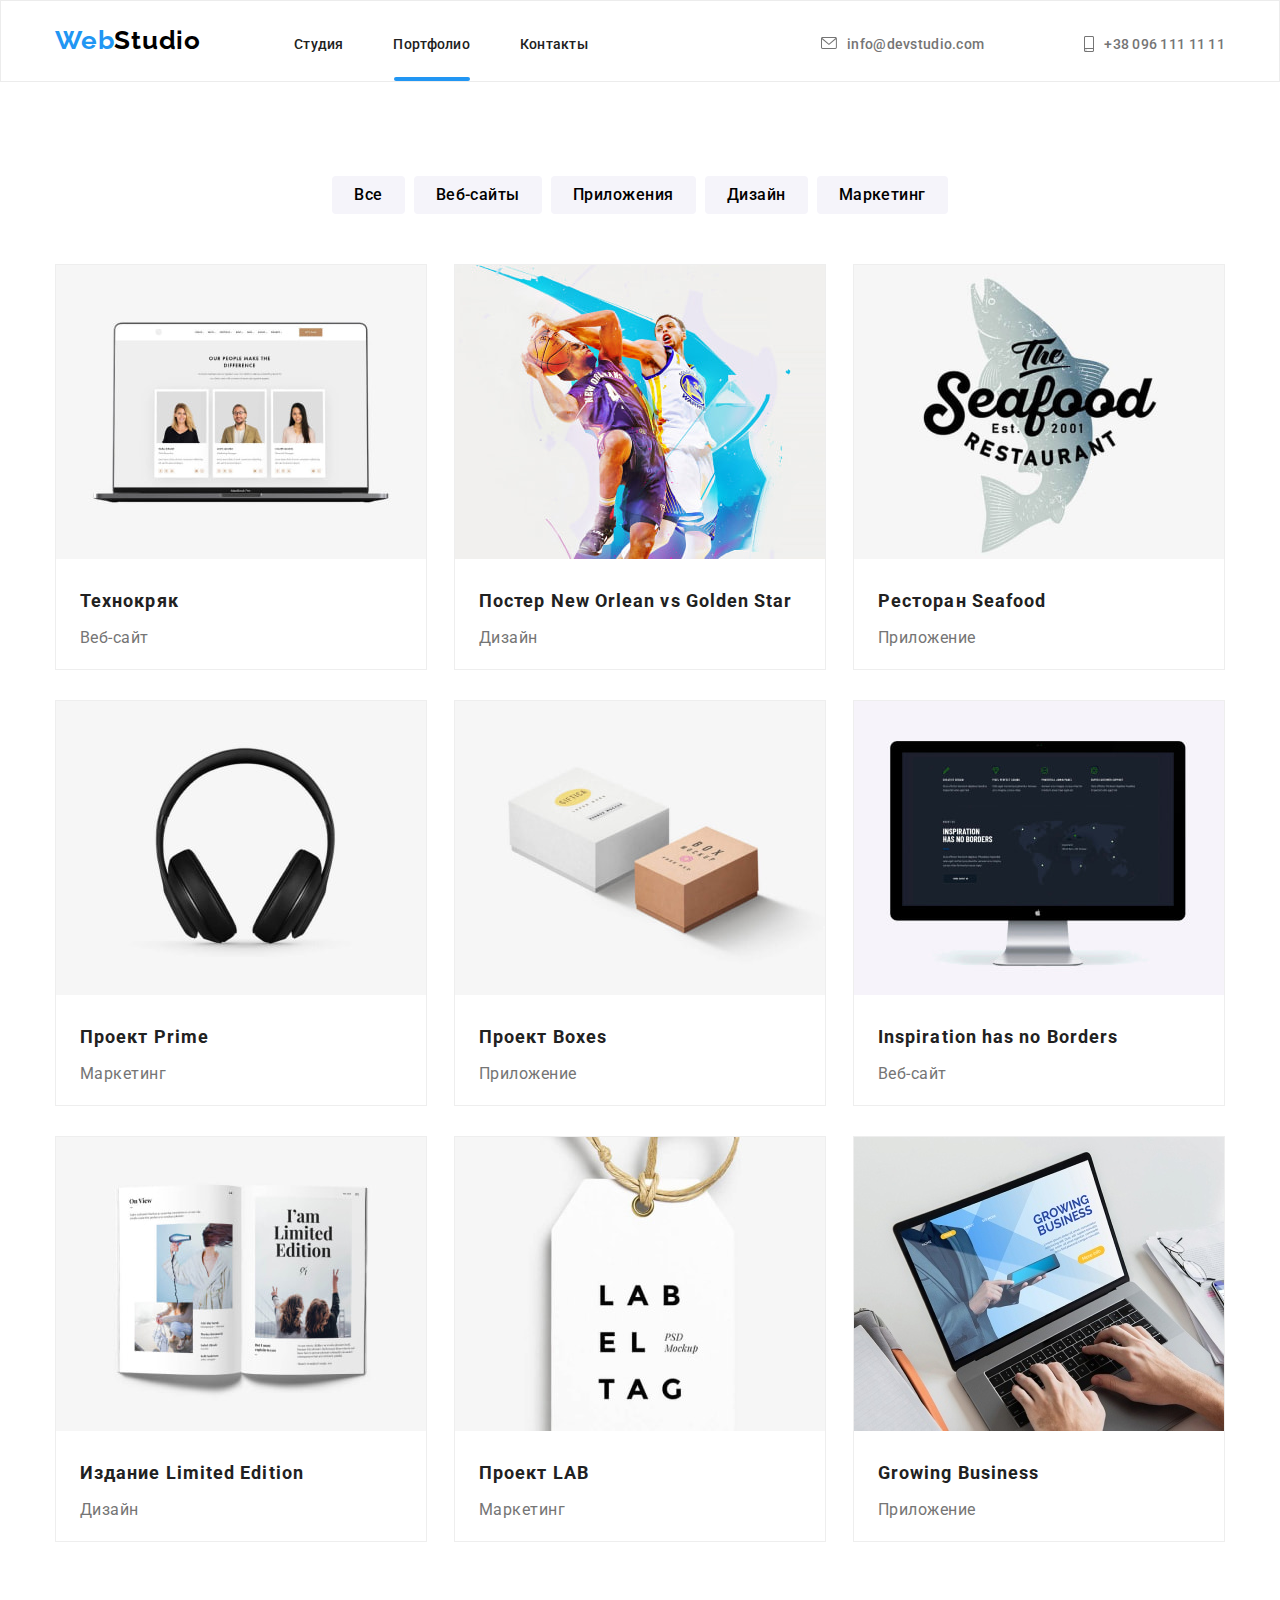
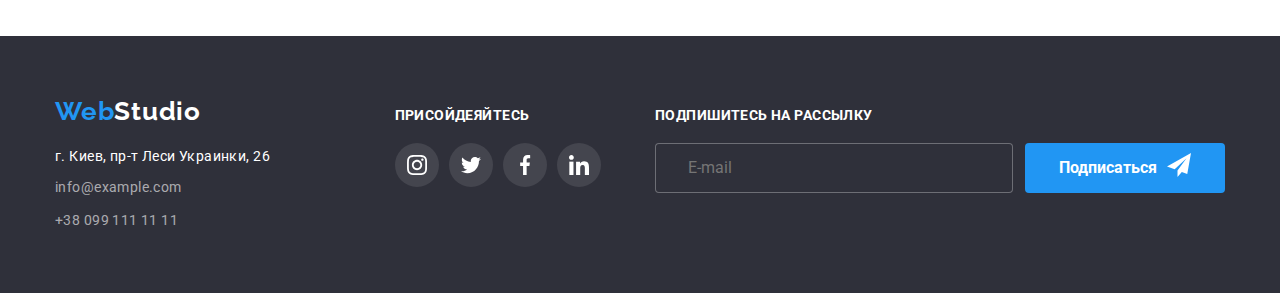
==== portfolio.html @ 1517432e "start" ====
<!DOCTYPE html>
<html lang="en">
<head>
    <meta charset="UTF-8">
    <meta http-equiv="X-UA-Compatible" content="IE=edge">
    <meta name="viewport" content="width=device-width, initial-scale=1.0">
    <title>Yaroslav Borys</title>
    <link rel="stylesheet" href="./css/modern-normalize.css">
    <link href="https://fonts.googleapis.com/css2?family=Raleway:wght@700&family=Roboto:wght@400;500;700;900&display=swap"
        rel="stylesheet">
        <link rel="stylesheet" href="./css/style.css" />
</head>
<body>
    <!--Навигация сайта-->
    <header>
        <nav class="navigation">
            <div class="container">
                <h1><a href="./index.html" lang="en" class="logo link"><span class="logo-blue">Web</span>Studio</a></h1>
                <div class="nav">
                    <ul class="site-nav list">
                        <li><a href="./index.html" class=" link">Студия</a></li>
                        <li><a href="./portfolio.html" class="portfolio link">Портфолио</a></li>
                        <li><a href="" class="link">Контакты</a></li>
                    </ul>
                    <ul class="contact-nav list">
                        <li class="list-tell">
                            <ul class="mail-mail">
    
                                <li><a href="mailto:" class="link">info@devstudio.com</a></li>
                                <li class="icons-contact-mail"><svg class="icons-contact-mail">
                                        <use href="./images/icons-list/sprite.svg.svg#icon-envelope"></use>
                                    </svg></li>
                            </ul>
    
                        </li>
    
                        <li class="list-tell">
                            <ul class="tell-tell">
    
                                <li class="list-tell"><a href="tel:+380961111111" class="link">
                                        +38 096 111 11 11</a></li>
                                <li><svg class="icons-contact-tell">
                                        <use href="./images/icons-list/sprite.svg.svg#icon-smartphone"></use>
                                    </svg></li>
                       
                    </ul>
    
                    </ul>
                </div>
            </div>
        </nav>
    </header>

    <main>
        <section class="button-row">
            <div class="container">
        <!-- <h2>Lots of button projects</h2> -->
            <ul class="button-list">
                <li><button type="button" class="button-pro link">Все</button></li>
                <li><button type="button" class="button-pro link">Веб-сайты</button></li>
                <li><button type="button" class="button-pro link">Приложения</button></li>
                <li><button type="button" class="button-pro link">Дизайн</button></li>
                <li><button type="button" class="button-pro link">Маркетинг</button></li>
            </ul>
            </div>
        </section>
        <section class="card">
            <div class="container">
            <!-- <h2>Set of projects</h2> -->
            <ul class="project-portfolio">
                <li>
                <div >
            <div class="card-container"><img src="./images/portfolio1.jpg" alt="ноутбук и списки">
                          <div class="background-blue">
                       <p class="text-background">Lorem, ipsum dolor sit amet consectetur adipisicing elit. Maxime, eveniet quos officia quasi earum placeat ipsam obcaecati quidem, ex, tenetur ut voluptas est enim? Explicabo, ullam! Maxime at quas consequuntur dolore sit quidem iusto perferendis quis, eius reprehenderit nam iure architecto suscipit dolores quaerat atque, repellat ab. Quisquam maxime, vero nisi eius in iusto a recusandae explicabo architecto iure quae earum optio at reprehenderit doloribus odit rerum veritatis! Dolores quos quas vel libero consectetur odit officiis earum corrupti placeat nisi aperiam, enim nam similique perspiciatis? Tempore delectus totam laudantium laboriosam ut quasi quam similique corporis est, repudiandae natus ipsum fuga!</p>
            
                    </div>
                <div class="card-text">
                    <h3 class="pro-tittle">Технокряк</h3>
                <p class="pro-text">Веб-сайт</p>
                </div>
            </div>
                </li>



                <li>
                <div >
            <div class="card-container"><img src="./images/portfolio2.jpg" alt="люди играют в бакетбол">
                          <div class="background-blue">
                    </div>
                <div class="card-text">
                    <h3 class="pro-tittle">Постер New Orlean vs Golden Star</h3>
                    <p class="pro-text">Дизайн</p>
                </div>
            </div>
                </li>


                <li>
                <div >
            <div class="card-container"><img src="./images/portfolio3.jpg" alt="лого ресторана">
                          <div class="background-blue">
                    </div>
                <div class="card-text">
                    <h3 class="pro-tittle">Ресторан Seafood</h3>
                    <p class="pro-text">Приложение</p>
                </div>
            </div>
                </li>

                                <li>
                <div class=help>
            <div class="card-container"><img src="./images/portfolio4.jpg" alt="наушники">
                          <div class="background-blue">
                    </div>
                <div class="card-text">
                    <h3 class="pro-tittle">Проект Prime</h3>
                    <p class="pro-text">Маркетинг</p>
                </div>
            </div>
                </li>

                                <li>
                <div >
            <div class="card-container"><img src="./images/portfolio5.jpg" alt="две коробки">
                          <div class="background-blue">
                    </div>
                <div class="card-text">
                    <h3 class="pro-tittle">Проект Boxes</h3>
                    <p class="pro-text">Приложение</p>
                </div>
            </div>
                </li>

                                <li>
                <div >
            <div class="card-container"><img src="./images/portfolio6.jpg" alt="монитор">
                          <div class="background-blue">
                    </div>
                <div class="card-text">
                    <h3 class="pro-tittle">Inspiration has no Borders</h3>
                    <p class="pro-text">Веб-сайт</p>
                </div>
            </div>
                </li>

                                <li>
                <div >
            <div class="card-container"><img src="./images/portfolio7.jpg" alt="журнал">
                          <div class="background-blue">
                    </div>
                <div class="card-text">
                    <h3 class="pro-tittle">Издание Limited Edition</h3>
                    <p class="pro-text">Дизайн</p>
                </div>
            </div>
                </li>

                                <li>
                <div >
            <div class="card-container"><img src="./images/portfolio8.jpg" alt="бирка">
                          <div class="background-blue">
                    </div>
                <div class="card-text">
                    <h3 class="pro-tittle">Проект LAB</h3>
                    <p class="pro-text">Маркетинг</p>
                </div>
            </div>
                </li>

                                <li>
                <div >
            <div class="card-container"><img src="./images/portfolio9.jpg" alt="работа с ноутбуком">
                          <div class="background-blue">
                       
            
                    </div>
                <div class="card-text">
                    <h3 class="pro-tittle">Growing Business</h3>
                    <p class="pro-text">Приложение</p>
                </div>
            </div>
                </li>
            </ul>
            </div>
        </section>
    </main>
    <!--подвал-->
    <footer class="footer">
    
        <div class="container">
    
            <div class="contact-footer">
                <a href="#" lang="en" class="link logo-white"><span class="logo-blue">Web</span>Studio</a>
                <address class="address ad-footer">
                    <P class="address">г. Киев, пр-т Леси Украинки, 26</P>
                    <ul class="list">
                        <li><a href="mailto:info@example.com" class="link contacts">info@example.com</a></li>
                        <li><a href="tel:+380991111111" class="link contacts">+38 099 111 11 11</a></li>
                    </ul>
                </address>
            </div>
    
    
            <div class="social-cont">
                <p class="text-final">ПРИСОЙДЕЯЙТЕСЬ</p>
                <ul class="social-media">
                    <li>
                        <a href="#" class="social-link">
                            <svg class="icons-footer">
                                <use href="./images/icons-list/sprite.svg.svg#icon-instagram"></use>
                            </svg>
                        </a>
                    </li>
                    <li>
                        <a href="#">
                            <svg class="icons-footer">
                                <use href="./images/icons-list/sprite.svg.svg#icon-twitter"></use>
                            </svg>
                        </a>
                    </li>
                    <li>
                        <a href="#">
                            <svg class="icons-footer">
                                <use href="./images/icons-list/sprite.svg.svg#icon-facebook"></use>
                            </svg>
                        </a>
                    </li>
                    <li>
                        <a href="#">
                            <svg class="icons-footer">
                                <use href="./images/icons-list/sprite.svg.svg#icon-linkedin"></use>
                            </svg>
                        </a>
    
                    </li>
    
                </ul>
            </div>
            <div class="sub-box">
                <p class="text-final">ПОДПИШИТЕСЬ НА РАССЫЛКУ</p>
                <div class="form-footer">
                    <form action="" class="sub-form">
                        <label for="subscription"></label>
                        <input type="email" class="telega-pole" name="subscrip" id="subscription" placeholder="E-mail">
                        <button type="submit" class="button-footer">Подписаться<svg class="telega-svg">
                                <use href="./images/icons-list/sprite.svg.svg#icon-icon-telega"></use>
                            </svg></button>
                </div>
            
            
                </form>
            </div>
        </div>
    
    </footer>
    </body>
    
    </html>
---- css/style.css ----
:root {
  --blue-color: #2196f3;
  --white-color: #ffffff;
  --tell-color: #757575;
  --hero-color: #2f303a;
  --main-text-color: #212121;
  --mainbackgraund-color: #e5e5e5;
  --contacts-color: rgba(255, 255, 255, 0.6);
  --portfolio-color: #f5f4fa;
  --black-color: #000000;
  --stroke-color: #ececec;
  --icon-color: #afb1b8;
  --icon-footer: rgba(255, 255, 255, 0.1);
  --solid-color: #eeeeee;
  --solid-button: rgba(0, 0, 0, 0.2);
  --form-text: rgba(117, 117, 117, 0.5);
  --stoke-solid-footer: rgba(255, 255, 255, 0.3);
}

/* Основные стили */
body {
  font-family: "Roboto", sans-serif;
  background-color: var(--white-color);
  color: var(--main-text-color);
}

.container {
  width: 1200px;
  padding: 0 15px;
  margin: 0 auto;
}

/* Основные стили */
/* Списки  */

/* Списки  */

/* Анимации */
@keyframes button-hero {
  0% {
  }
  100% {
    transition: background-color 500ms linear, transform 500ms ease-in-out;
  }
}

/* Анимации */

.site-nav .link {
  display: flex;
  flex-direction: column;
  align-items: flex-end;
}

.studio::after,
.portfolio::after {
  content: "";
  height: 4px;
  background-color: var(--blue-color);
  align-self: flex-end;
  /* margin: 28px 0px 0px 0px; */
  border-radius: 2px;
  z-index: 2;
  position: absolute;
  top: 41px;
}
.studio:after {
  width: 49px;
}

.portfolio:after {
  width: 76px;
}

.tell-tell,
.mail-mail {
  display: flex;
  flex-direction: row-reverse;
}

.list-tell {
  align-items: baseline;
  justify-content: start;
  color: var(--tell-color);
}
.icons-contact-tell {
  width: 10px;
  height: 16px;
  margin-right: 10px;
  fill: currentColor;
}

.icons-contact-mail {
  width: 16px;
  height: 12px;
  margin-right: 10px;
  fill: currentColor;
}
.contact-nav .list-tell:hover,
.contact-nav .list-tell:hover,
.contact-nav .link:hover {
  stroke: var(--blue-color);
  color: var(--blue-color);
  fill: var(--blue-color);
  transition: 250ms cubic-bezier(0.4, 0, 0.2, 1);
}

.navigation .container {
  display: flex;
  align-items: baseline;
}
.navigation .nav {
  display: flex;
  width: 1025px;
  justify-content: space-between;
}
.site-nav {
  display: flex;
  width: 294px;
  justify-content: space-between;
  margin-left: 93px;
  position: relative;
}
.contact-nav {
  display: flex;
  height: 16px;
}
.contact-nav li:not(:first-child) {
  margin-left: 50px;
}

.navigation {
  background-color: var(--white-color);
  border: 1px solid var(--stroke-color);
}
.logo {
  font-family: Raleway;
  color: var(--black-color);
  font-weight: bold;
  font-size: 26px;
  line-height: 1.192;
  letter-spacing: 0.03em;
  padding: 24px 0px 25px;
}
.logo-blue {
  color: var(--blue-color);
}
.site-nav .link:hover,
.site-nav .link:focus,
.site-nav .link:active {
  color: var(--blue-color);
  transition: 250ms cubic-bezier(0.4, 0, 0.2, 1);
}

.nav .portfolio:visited,
.nav .studio:visited {
  color: var(--blue-color);
  transition: 250ms cubic-bezier(0.4, 0, 0.2, 1);
}

.contact-nav .link:hover,
.contact-nav .link:focus {
  color: var(--blue-color);
  fill: var(--blue-color);
  transition: 250ms cubic-bezier(0.4, 0, 0.2, 1);
}

.contact-nav a {
  color: var(--tell-color);
  transition: 250ms cubic-bezier(0.4, 0, 0.2, 1);
}
.navigation .list {
  font-weight: 500;
  font-size: 14px;
  line-height: 1.143;
  letter-spacing: 0.02em;
}
/* Навигация сайта  */

/* Hero block */

.hero .container {
  padding: 200px 452px;
  width: 1600px;
  display: flex;
  align-items: center;
  flex-flow: column;
  background-image: linear-gradient(
      to top,
      rgba(130, 67, 247, 0.068),
      rgba(138, 125, 4, 0.068)
    ),
    url(../images/background.png);
  background-size: cover;
}

.hero-title {
  color: var(--white-color);
  font-weight: 900;
  font-size: 44px;
  line-height: 1.363;
  text-align: center;
  letter-spacing: 0.06em;
  text-transform: uppercase;
  width: 696px;
  margin-bottom: 30px;
}
/* Hero block */
/* Buttons */
/* indentation */
.button-row .container {
  padding: 94px 0px 34px;
}
.button-list {
  display: flex;
  justify-content: center;
  padding-bottom: 16px;
}
.button-list li:not(:last-child) {
  margin-right: 9px;
}
/* indentation */
.button-color {
  font-family: "Roboto", sans-serif;
  background-color: var(--blue-color);
  color: var(--white-color);
  font-size: 16px;
  line-height: 1.875;
  font-weight: 700;
  text-align: center;
  border: 0;
  border-radius: 4px;
  padding: 10px 32px;
  cursor: pointer;
}
.button-pro {
  font-family: "Roboto", sans-serif;
  background-color: var(--portfolio-color);
  font-weight: 500;
  font-size: 16px;
  line-height: 1.625;
  text-align: center;
  letter-spacing: 0.03em;
  border-radius: 4px;
  padding: 6px 22px;
  border: 0;
}
.button-pro:hover,
.button-pro:focus {
  background-color: var(--blue-color);
  color: var(--white-color);
  box-shadow: 0px 3px 1px rgba(0, 0, 0, 0.1), 0px 1px 2px rgba(0, 0, 0, 0.08),
    0px 2px 2px rgba(0, 0, 0, 0.12);
  transition: 250ms cubic-bezier(0.4, 0, 0.2, 1);
}
/* Buttons */

/* Преимущество  */
/* indentation */
.disp-none {
  display: none;
}

.container .advantage-list {
  display: flex;
  padding: 94px 0px;
  justify-content: space-between;
}
.advantage-list > li {
  display: flex;
  width: 270px;
  flex-direction: column;
}

/* ICON */
.advantage-content {
  height: 120px;
  width: 270px;
  background-color: var(--portfolio-color);
  display: flex;
  justify-content: center;
  align-items: center;
  margin-bottom: 30px;
}

.icons-advantage {
  width: 70px;
  height: 70px;
}

/* ICON  */

/* indentation */
.tittle-advantage {
  font-size: 14px;
  line-height: 1.142;
  letter-spacing: 0.03em;
  text-transform: uppercase;
  margin-bottom: 10px;
}
.text-section {
  color: var(--tell-color);
  font-size: 14px;
  line-height: 1.715;
  letter-spacing: 0.03em;
  font-weight: 400;
}
/* Преимущество */

/* work */
.block-tittle {
  font-weight: bold;
  font-size: 36px;
  line-height: 1.167;
  text-align: center;
  letter-spacing: 0.03em;
  margin-bottom: 50px;
}

.work-list p {
  display: flex;
  align-items: center;
  justify-content: center;
  color: var(--white-color);
  background-color: rgba(47, 48, 58, 0.8);
  position: absolute;
  height: 70px;
  width: 370px;
  bottom: 2px;
  left: 0;
  z-index: 1;
  font-weight: bold;
  font-size: 14px;
  line-height: 1.142;
  text-align: center;
  letter-spacing: 0.03em;
}
.background-img {
  position: relative;
  z-index: 1;
}

.container .work-list {
  display: flex;
}
.work-list li:not(:first-child) {
  margin-left: 30px;
}
/* indentation */
/* work */

/* our team */
/* Icon  */
.icons-social {
  width: 20px;
  height: 20px;
}
.icon-list-people a {
  /* padding-bottom: 30px; */
  width: 44px;
  height: 44px;
  border-radius: 50%;
  padding: 12px;
}

.icons-social {
  color: var(--icon-color);
}

.icon-list-people {
  display: flex;
  justify-content: center;
  flex-direction: row;
  padding-bottom: 30px;
}
.icon-list-people a {
  flex-direction: row;
  color: var(--icon-color);
}
.icon-list-people li:not(:last-child) {
  margin-right: 10px;
}
.icon-list-people a:hover,
.icon-list-people a:focus {
  fill: var(--white-color);
  background-color: var(--blue-color);
  transition: 250ms cubic-bezier(0.4, 0, 0.2, 1);
}

.social-link {
  fill: currentColor;
}
/* Icon  */
.our-team .container {
  padding: 94px 0px 93px;
}
.team-list {
  display: flex;
  justify-content: space-between;
  align-content: center;
}

.team-list > li {
  background-color: var(--white-color);
  border-bottom-right-radius: 4px;
  border-bottom-left-radius: 4px;
  box-shadow: 0px 1px 1px rgba(0, 0, 0, 0.14), 0px 1px 2px rgba(0, 0, 0, 0.2),
    0px 3px 1px rgba(0, 0, 0, 0.12);
  display: flex;
  flex-direction: column;
  align-items: center;
  transition: 250ms cubic-bezier(0.4, 0, 0.2, 1);
}
.our-team {
  background-color: var(--portfolio-color);
  transition: 250ms cubic-bezier(0.4, 0, 0.2, 1);
}
.name-worker {
  font-weight: 500;
  font-size: 16px;
  /* text-align: center; */
  line-height: 1.188;
  padding: 30px 0px 10px;
  letter-spacing: 0.03em;
}
.profession {
  font-size: 16px;
  line-height: 1.188;

  letter-spacing: 0.03em;
  color: var(--tell-color);
  padding: 10px 0px 16px;
  font-weight: normal;
}

/* our team */
/* Постоянные клиенты */

.client-section .container {
  padding-top: 94px;
  padding-bottom: 94px;
}
.client-list li {
  width: 170px;
  height: 92px;
  border: solid 1px;
  border-radius: 4px;
  padding: 16px 32px;
  color: var(--icon-color);
  box-sizing: border-box;
}

.client-list {
  display: flex;
  flex-direction: row;
  justify-content: space-between;
  align-items: center;
  fill: currentColor;
}
.icons-client {
  width: 106px;
  height: 60px;
}
.client-list li:focus,
.client-list li:hover {
  fill: var(--blue-color);
  border: solid 1px var(--blue-color);
  transition: 250ms cubic-bezier(0.4, 0, 0.2, 1);
}
/* Постоянные клиенты */

/* portfolio */
/* Card */
.card-container:hover .background-blue,
.card-container:focus .background-blue {
  transition: 250ms cubic-bezier(0.4, 0, 0.2, 1);
  transform: translateY(0);
  opacity: 1;
  overflow: auto;
}
.card-container {
  position: relative;
  width: 370px;
  height: 404px;
}

.background-blue {
  position: absolute;
  top: 0;
  left: 0;
  width: 370px;
  height: 294px;
  transform: translateY(60%);
  background: rgba(33, 150, 243, 0.9);
  border: Solid rgba(33, 150, 243, 0.9);
  opacity: 0;
}

.text-background {
  font-family: Roboto;
  font-size: 18px;
  line-height: 1.556px;
  line-height: 133%;
  /* align: Left; */
  vertical-align: Top;
  letter-spacing: 3%;
  color: var(--white-color);
  padding: 64px 23px;
}

.project-portfolio li:hover {
  box-shadow: 1px 4px 6px 1px rgba(0, 0, 0, 0.16),
    0px 4px 4px rgba(0, 0, 0, 0.06), 0px 1px 1px rgba(0, 0, 0, 0.06);
  transition: 250ms cubic-bezier(0.4, 0, 0.2, 1);
}

.card .container {
  padding-bottom: 94px;
}
.project-portfolio {
  display: flex;
  flex-wrap: wrap;
  justify-content: space-between;
}

.project-portfolio li:nth-child(-n + 6) {
  margin-bottom: 30px;
}

/* Card */

.project-portfolio li {
  background-color: var(--white-color);
  border: 1px solid var(--solid-color);
}

.pro-tittle {
  font-size: 18px;
  line-height: 2;
  letter-spacing: 0.06em;
}
.pro-text {
  font-weight: 400;
  font-size: 16px;
  line-height: 1.875;
  letter-spacing: 0.03em;
  color: var(--tell-color);
}
.card-text {
  z-index: 4;
}
.project-portfolio .card-text {
  padding: 20px 24px;
}
.pro-tittle {
  margin-bottom: 4px;
}
/* portfolio */

/* footer */
/* indentation */

/* 3-block-footer */

.button-footer {
  display: flex;
  /* align-self: center; */
  justify-content: center;
  width: 200px;
  height: 50px;
  font-family: "Roboto", sans-serif;
  background-color: var(--blue-color);
  color: var(--white-color);
  font-size: 16px;
  line-height: 1.875;
  font-weight: 700;
  text-align: center;
  border: 0;
  border-radius: 4px;
  padding: 10px 32px;
  cursor: pointer;
  margin-left: 12px;
}

.telega-svg {
  width: 24px;
  height: 24px;
  fill: var(--white-color);
  margin-left: 10px;
}

/* .sub-box {
  margin-left: 93px;
} */

.sub-form {
  display: flex;
  flex-direction: row;
}

.telega-pole::placeholder {
  padding-left: 16px;
}

.telega-pole {
  width: 358px;
  height: 50px;
  border: 1px solid var(--stoke-solid-footer);
  background: var(--hero-color);
  border-radius: 4px;
  padding-left: 16px;
  color: var(--white-color);
}

.telega-pole:focus {
  outline: none;
  border-color: var(--blue-color);
}

/* 3-block-footer */

.footer .container {
  padding: 60px 15px;
  align-items: baseline;
  justify-content: first baseline;
}

.ad-footer :not(:last-child) {
  margin-bottom: 9px;
}
/* indentation */

.footer {
  background-color: var(--hero-color);
}
.logo-white {
  font-family: Raleway;
  color: var(--white-color);
  font-weight: bold;
  font-size: 26px;
  line-height: 1.192;
  letter-spacing: 0.03em;
  margin-bottom: 20px;
}

.address {
  color: var(--white-color);
  font-size: 14px;
  line-height: 1.411;
  letter-spacing: 0.03em;
  font-style: normal;
}
.contacts {
  color: var(--contacts-color);
  font-weight: 400;
  font-size: 14px;
  line-height: 1.714;
  letter-spacing: 0.03em;
  text-decoration: none;
  font-style: normal;
}
.contacts:focus,
.contacts:hover {
  color: var(--blue-color);
  transition: 250ms cubic-bezier(0.4, 0, 0.2, 1);
}

.text-final {
  color: var(--white-color);
  font-weight: 700;
  font-size: 14px;
  line-height: 1.143;
  vertical-align: Top;
  letter-spacing: 0.03em;
  margin-bottom: 20px;
}

.footer .container {
  display: flex;
  justify-content: space-between;
}

.social-cont {
  margin-left: 70px;
  align-items: baseline;
}

.social-media {
  display: flex;
}
/* ИКОНКИ  */

.icons-footer {
  width: 20px;
  height: 20px;
}

/* .icons-social li {
  /* padding-bottom: 30px; */
/* width: 44px;
  height: 44px;
  border-radius: 50%;
  padding: 12px; */
/* } */
.social-media .container {
  display: flex;
}
.social-media a {
  width: 44px;
  height: 44px;
  border-radius: 50%;
  padding: 12px;
  background-color: var(--icon-footer);
  color: var(--white-color);
  flex-direction: row;
}
.social-media li:not(:last-child) {
  margin-right: 10px;
}
.social-media a:hover,
.social-media a:focus {
  fill: var(--white-color);
  background-color: var(--blue-color);
  transition: 250ms cubic-bezier(0.4, 0, 0.2, 1);
}
.icons-footer {
  fill: currentColor;
}
.social-media :hover,
.social-mediae :focus {
  fill: var(--white-color);
  transition: 250ms cubic-bezier(0.4, 0, 0.2, 1);
}
.social-medial a {
  fill: currentColor;
}

/* ИКОНКИ  */
/* footer */

/* Modal-js */
.backdrop {
  position: fixed;

  transition: transform 150ms linear;
  top: 0;
  left: 0;
  transform: translate(0);
  width: 100vw;
  height: 100vh;
  background-color: var(--solid-button);
  z-index: 2;
}

/* Модальное окно  */
.modal-content {
  /* display: flex;
  align-items: center; */
  position: absolute;
  top: 50%;
  left: 50%;
  transform: translate(-50%, -50%);
  max-width: 528px;
  width: 100%;
  max-height: 581px;
  height: 100%;
  padding: 40px;
  background-color: rgb(255, 255, 255);
  border-radius: 3px;
  box-shadow: 0px 4px 4px 0px rgba(0, 0, 0, 0.2);
}

[data-modal-close] {
  position: absolute;
  width: 30px;
  height: 30px;
  top: 8px;
  right: 5px;
  border-radius: 20px;
  background-color: transparent;
  border: 1px solid var(--solid-button);
  font-weight: bold;
  cursor: pointer;
  color: var(--main-text-color);
}
.is-hidden {
  transform: translate(-100%, -100%);
}
.close-but {
  padding: 3px 3px 4px 4px;
}
.icons-button {
  width: 11px;
  height: 11px;
  fill: #000000;
  stroke: #000000;
  stroke-width: 3px;
}

.modal-form-title {
  text-align: center;
  font-weight: 700;
  font-size: 20px;
  line-height: 1.15;
  letter-spacing: 3%;
  margin-bottom: 10px;
}

.modal-form {
  display: flex;
  flex-direction: column;
  height: 448px;
}

.modal-form-input {
  width: 100%;
  border-radius: 4px;
  height: 40px;
  border: 1px solid rgba(33, 33, 33, 0.2);
  padding-left: 42px;
  outline: none;
}
.modal-form-input:focus {
  border-color: var(--blue-color);
}

.modal-form-input:focus + .modal-form-icon {
  background-color: var(--hero-color);
  fill: var(--blue-color);
  stroke: var(--blue-color);
}

/* .icon-position:focus {
  fill: var(--blue-color);
  stroke: var(--blue-color);
} */

/* ВТоростипенные стили  */
/* .modal-form-input:required:valid {
  border-color: green;
}

.modal-form-input:required:invalid {
  border-color: red;
} */
/* ВТоростипенные стили  */

.form-field {
  font-size: 12px;
  line-height: 1.167;
  text-align: left;
  letter-spacing: 0.01em;
  color: var(--tell-color);
  /* padding-top: 10px; */
  margin-bottom: 10px;
}

.icon-position {
  position: relative;
  display: block;
  margin-top: 4px;
}

.modal-form-icon {
  fill: var(--main-text-color);
}
.modal-form-input::placeholder {
  color: var(--form-text);
}

.modal-svg {
  display: flex;
  justify-content: left;
  align-items: center;
  position: absolute;
  transform: translateY(-50%);
  top: 50%;
  left: 3%;
  fill: inherit;
}

.modal-name {
  width: 12px;
  height: 12px;
}

.modal-tel {
  width: 13px;
  height: 13px;
}
.modal-email {
  width: 15px;
  height: 12px;
}
/* .modal-form-icon {
  display: flex;
  justify-content: left;
  align-items: center;
  position: absolute;
  transform: translateY(-50%);
  top: 50%;
  left: 3%;
} */

.modal-form-text {
  width: 100%;
  height: 120px;
  resize: none;
  padding: 12px 16px;
  margin-top: 4px;
  margin-bottom: 20px;
  border-radius: 4px;
  border: 1px solid rgba(33, 33, 33, 0.2);
  font-size: 14px;
  line-height: 1.142;
  outline: none;
}
.modal-form-text:focus {
  border-color: var(--blue-color);
}

.modal-form-text::placeholder {
  color: var(--form-text);
}

.form-field-txt {
  font-size: 12px;
  line-height: 1.167;
  text-align: left;
  letter-spacing: 0.01em;
  color: var(--tell-color);
}
.modal-form-check {
  border-color: #212121;
}

.modal-form-check::before {
  content: "";
  width: 16px;
  height: 15px;
  border: 2px solid var(--main-text-color);
  display: inline-block;
  border-radius: 3px;
  margin-right: 9px;
  vertical-align: middle;
}

.form-check:checked + .modal-form-check::before {
  content: url("../images/vector-galka.png");
  display: flex;
  flex-direction: row;
  align-items: center;
  justify-content: center;
  align-self: center;
  border-color: var(--blue-color);
  background-color: var(--blue-color);
}

.visually-hidden {
  position: absolute !important;
  width: 1px !important;
  height: 1px !important;
  margin: -1px !important;
  padding: 0 !important;
  overflow: hidden;
  border: 0 !important;
  clip: rect(0 0 0 0);
}
.form-check {
  display: flex;
}

.modal-form-check {
  display: flex;
  align-items: center;
  align-self: auto;
  font-size: 14px;
  line-height: 1.714;
  justify-content: center;
  margin-bottom: 30px;
}

.form-link {
  color: var(--blue-color);
  text-decoration: underline;
  padding-left: 3px;
}
/* Модальное окно  */

/* Кнопка Модалки  */

.button-color-form {
  display: flex;
  align-self: center;
  justify-content: center;
  width: 200px;
  height: 50px;
  font-family: "Roboto", sans-serif;
  background-color: var(--blue-color);
  color: var(--white-color);
  font-size: 16px;
  line-height: 1.875;
  font-weight: 700;
  text-align: center;
  border: 0;
  border-radius: 4px;
  padding: 10px 32px;
  cursor: pointer;
  /* padding: 10px 55px; */
}
/* Кнопка Модалки  */
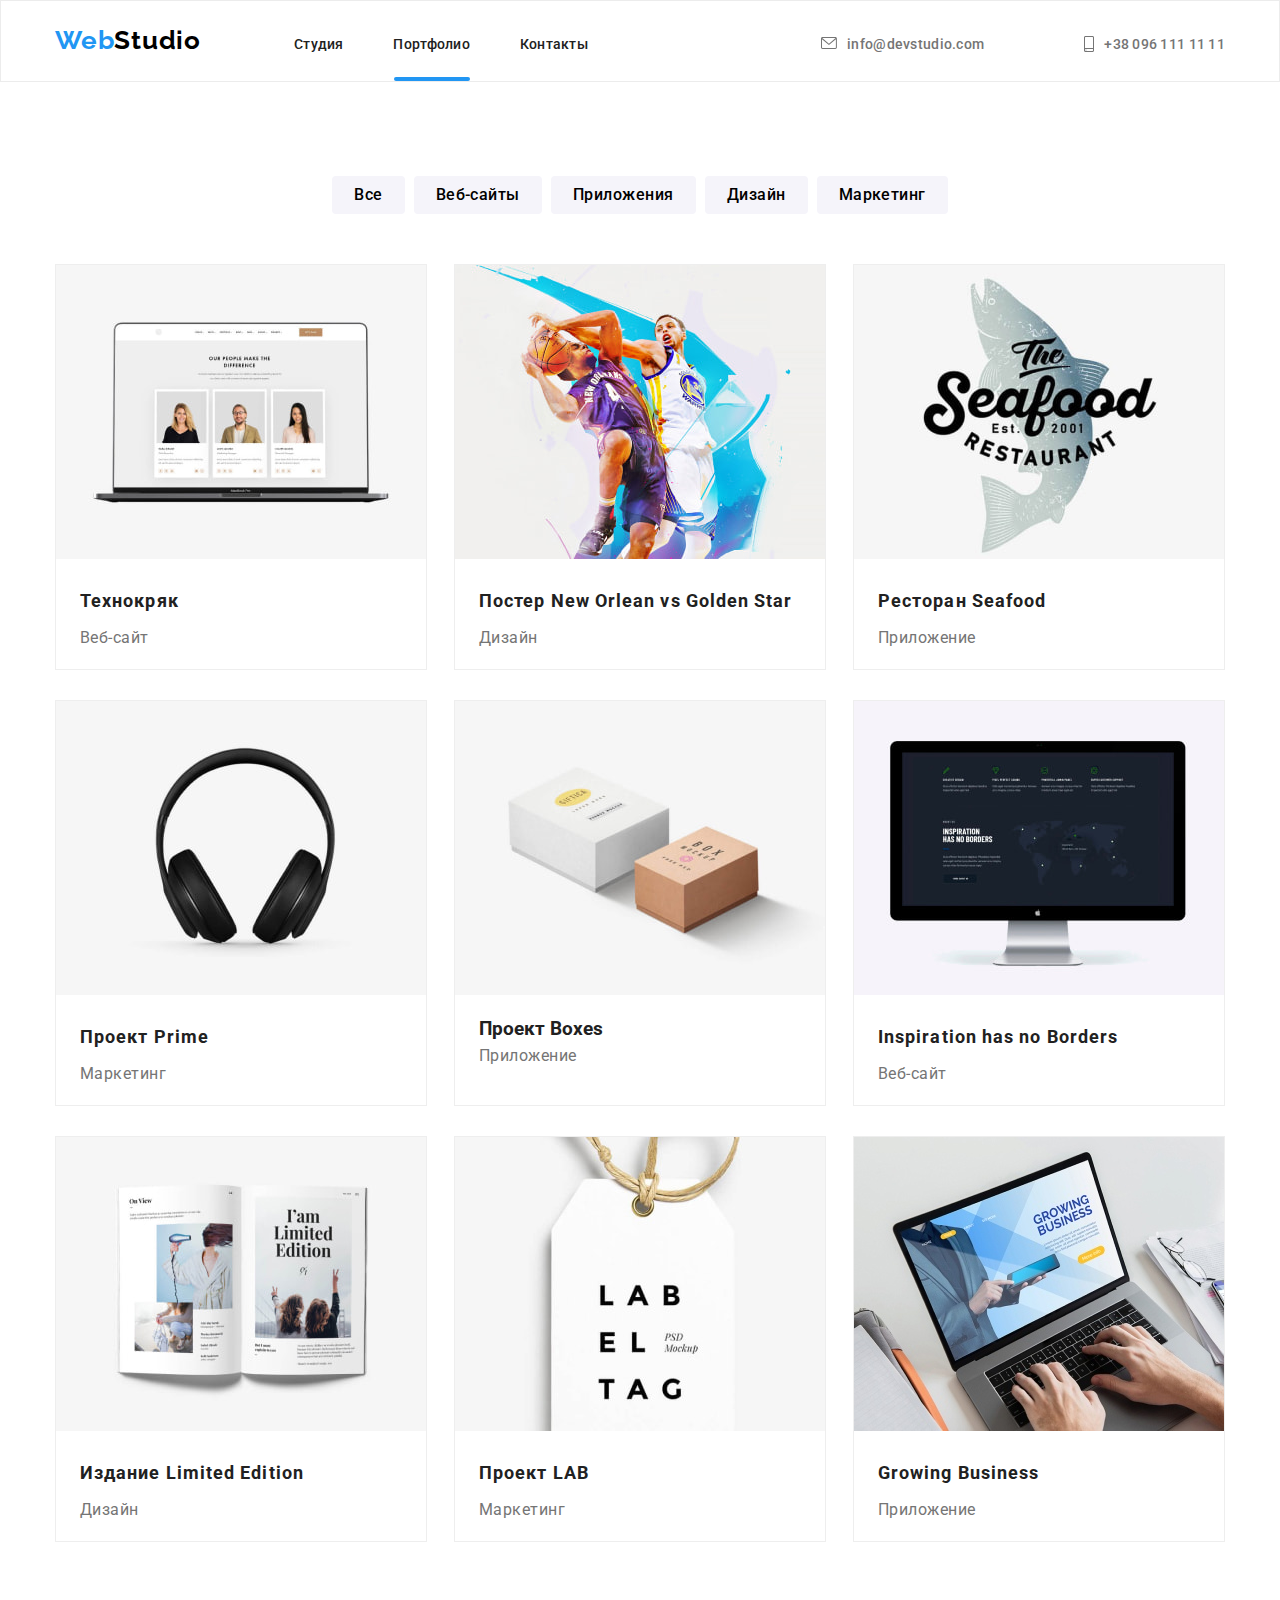
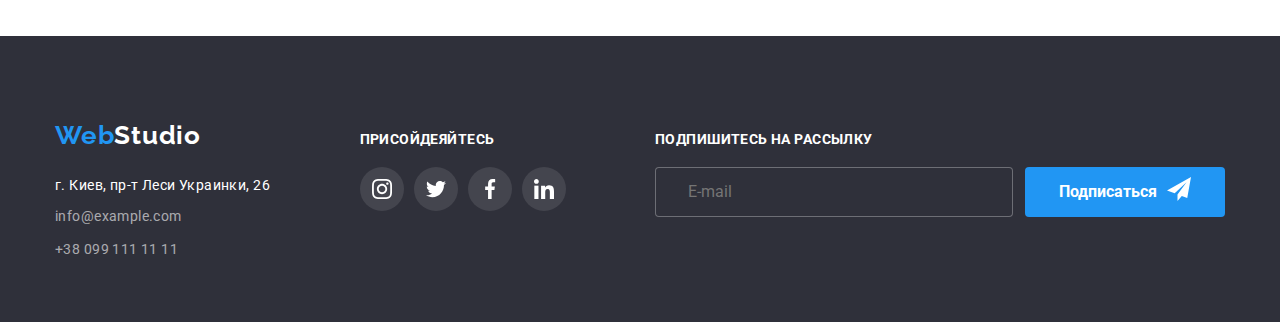
==== commit a2468ebb: "1attempt" ====
--- a/portfolio.html
+++ b/portfolio.html
@@ -9,75 +9,76 @@
     <link href="https://fonts.googleapis.com/css2?family=Raleway:wght@700&family=Roboto:wght@400;500;700;900&display=swap"
         rel="stylesheet">
         <link rel="stylesheet" href="./css/style.css" />
+            <link rel="stylesheet" href="css/main.min.css" />
 </head>
 <body>
     <!--Навигация сайта-->
-    <header>
-        <nav class="navigation">
-            <div class="container">
-                <h1><a href="./index.html" lang="en" class="logo link"><span class="logo-blue">Web</span>Studio</a></h1>
-                <div class="nav">
-                    <ul class="site-nav list">
-                        <li><a href="./index.html" class=" link">Студия</a></li>
-                        <li><a href="./portfolio.html" class="portfolio link">Портфолио</a></li>
-                        <li><a href="" class="link">Контакты</a></li>
-                    </ul>
-                    <ul class="contact-nav list">
-                        <li class="list-tell">
-                            <ul class="mail-mail">
-    
-                                <li><a href="mailto:" class="link">info@devstudio.com</a></li>
-                                <li class="icons-contact-mail"><svg class="icons-contact-mail">
-                                        <use href="./images/icons-list/sprite.svg.svg#icon-envelope"></use>
-                                    </svg></li>
-                            </ul>
-    
-                        </li>
-    
-                        <li class="list-tell">
-                            <ul class="tell-tell">
-    
-                                <li class="list-tell"><a href="tel:+380961111111" class="link">
-                                        +38 096 111 11 11</a></li>
-                                <li><svg class="icons-contact-tell">
-                                        <use href="./images/icons-list/sprite.svg.svg#icon-smartphone"></use>
-                                    </svg></li>
-                       
-                    </ul>
-    
-                    </ul>
-                </div>
-            </div>
-        </nav>
-    </header>
-
+<header>
+    <nav class="navigation">
+        <div class="container">
+            <h1><a href="./index.html" lang="en" class="navigation__logo navigation__link">Web<span
+                        class="nav__logo-header">Studio</span></a></h1>
+            <div class="nav">
+                <ul class="nav__site nav__list">
+                    <li><a href="./index.html" class=" nav__link">Студия</a></li>
+                    <li><a href="./portfolio.html" class="nav__portfolio nav__link">Портфолио</a></li>
+                    <li><a href="" class="link">Контакты</a></li>
+                </ul>
+                <ul class="nav__contact-nav list">
+                    <li class="nav__list-tell">
+                        <ul class="nav__mail-mail">
+
+                            <li><a href="mailto:" class="nav__link">info@devstudio.com</a></li>
+                            <li class="nav__icons-contact-mail"><svg class="nav__icons-contact-mail">
+                                    <use href="./images/icons-list/sprite.svg.svg#icon-envelope"></use>
+                                </svg></li>
+                        </ul>
+
+                    </li>
+
+                    <li class="nav__list-tell">
+                        <ul class="nav__tell-tell">
+
+                            <li class="nav__list-tell"><a href="tel:+380961111111" class="nav__link">
+                                    +38 096 111 11 11</a></li>
+                            <li><svg class="nav__icons-contact-tell">
+                                    <use href="./images/icons-list/sprite.svg.svg#icon-smartphone"></use>
+                                </svg></li>
+
+                        </ul>
+
+                </ul>
+            </div>
+        </div>
+    </nav>
+</header>
     <main>
         <section class="button-row">
             <div class="container">
         <!-- <h2>Lots of button projects</h2> -->
-            <ul class="button-list">
-                <li><button type="button" class="button-pro link">Все</button></li>
-                <li><button type="button" class="button-pro link">Веб-сайты</button></li>
-                <li><button type="button" class="button-pro link">Приложения</button></li>
-                <li><button type="button" class="button-pro link">Дизайн</button></li>
-                <li><button type="button" class="button-pro link">Маркетинг</button></li>
+            <ul class="button-row__list">
+                <li><button type="button" class="button-row__pro link">Все</button></li>
+                <li><button type="button" class="button-row__pro link">Веб-сайты</button></li>
+                <li><button type="button" class="button-row__pro link">Приложения</button></li>
+                <li><button type="button" class="button-row__pro link">Дизайн</button></li>
+                <li><button type="button" class="button-row__pro link">Маркетинг</button></li>
             </ul>
             </div>
         </section>
         <section class="card">
             <div class="container">
             <!-- <h2>Set of projects</h2> -->
-            <ul class="project-portfolio">
+            <ul class="card__portfolio">
                 <li>
                 <div >
-            <div class="card-container"><img src="./images/portfolio1.jpg" alt="ноутбук и списки">
-                          <div class="background-blue">
-                       <p class="text-background">Lorem, ipsum dolor sit amet consectetur adipisicing elit. Maxime, eveniet quos officia quasi earum placeat ipsam obcaecati quidem, ex, tenetur ut voluptas est enim? Explicabo, ullam! Maxime at quas consequuntur dolore sit quidem iusto perferendis quis, eius reprehenderit nam iure architecto suscipit dolores quaerat atque, repellat ab. Quisquam maxime, vero nisi eius in iusto a recusandae explicabo architecto iure quae earum optio at reprehenderit doloribus odit rerum veritatis! Dolores quos quas vel libero consectetur odit officiis earum corrupti placeat nisi aperiam, enim nam similique perspiciatis? Tempore delectus totam laudantium laboriosam ut quasi quam similique corporis est, repudiandae natus ipsum fuga!</p>
+            <div class="card__container"><img src="./images/portfolio1.jpg" alt="ноутбук и списки">
+                          <div class="card__background">
+                       <p class="card__text-background">Lorem, ipsum dolor sit amet consectetur adipisicing elit. Maxime, eveniet quos officia quasi earum placeat ipsam obcaecati quidem, ex, tenetur ut voluptas est enim? Explicabo, ullam! Maxime at quas consequuntur dolore sit quidem iusto perferendis quis, eius reprehenderit nam iure architecto suscipit dolores quaerat atque, repellat ab. Quisquam maxime, vero nisi eius in iusto a recusandae explicabo architecto iure quae earum optio at reprehenderit doloribus odit rerum veritatis! Dolores quos quas vel libero consectetur odit officiis earum corrupti placeat nisi aperiam, enim nam similique perspiciatis? Tempore delectus totam laudantium laboriosam ut quasi quam similique corporis est, repudiandae natus ipsum fuga!</p>
             
                     </div>
-                <div class="card-text">
-                    <h3 class="pro-tittle">Технокряк</h3>
-                <p class="pro-text">Веб-сайт</p>
+                <div class="card__text">
+                    <h3 class="card__pro-tittle">Технокряк</h3>
+                <p class="card__pro-text">Веб-сайт</p>
                 </div>
             </div>
                 </li>
@@ -86,12 +87,12 @@
 
                 <li>
                 <div >
-            <div class="card-container"><img src="./images/portfolio2.jpg" alt="люди играют в бакетбол">
-                          <div class="background-blue">
-                    </div>
-                <div class="card-text">
-                    <h3 class="pro-tittle">Постер New Orlean vs Golden Star</h3>
-                    <p class="pro-text">Дизайн</p>
+            <div class="card__container"><img src="./images/portfolio2.jpg" alt="люди играют в бакетбол">
+                          <div class="card__background">
+                    </div>
+                <div class="card__text">
+                    <h3 class="card__pro-tittle">Постер New Orlean vs Golden Star</h3>
+                    <p class="card__pro-text">Дизайн</p>
                 </div>
             </div>
                 </li>
@@ -99,86 +100,86 @@
 
                 <li>
                 <div >
-            <div class="card-container"><img src="./images/portfolio3.jpg" alt="лого ресторана">
-                          <div class="background-blue">
-                    </div>
-                <div class="card-text">
-                    <h3 class="pro-tittle">Ресторан Seafood</h3>
-                    <p class="pro-text">Приложение</p>
+            <div class="card__container"><img src="./images/portfolio3.jpg" alt="лого ресторана">
+                          <div class="card__background">
+                    </div>
+                <div class="card__text">
+                    <h3 class="card__pro-tittle">Ресторан Seafood</h3>
+                    <p class="card__pro-text">Приложение</p>
                 </div>
             </div>
                 </li>
 
                                 <li>
                 <div class=help>
-            <div class="card-container"><img src="./images/portfolio4.jpg" alt="наушники">
-                          <div class="background-blue">
-                    </div>
-                <div class="card-text">
-                    <h3 class="pro-tittle">Проект Prime</h3>
-                    <p class="pro-text">Маркетинг</p>
-                </div>
-            </div>
-                </li>
-
-                                <li>
-                <div >
-            <div class="card-container"><img src="./images/portfolio5.jpg" alt="две коробки">
-                          <div class="background-blue">
-                    </div>
-                <div class="card-text">
-                    <h3 class="pro-tittle">Проект Boxes</h3>
-                    <p class="pro-text">Приложение</p>
-                </div>
-            </div>
-                </li>
-
-                                <li>
-                <div >
-            <div class="card-container"><img src="./images/portfolio6.jpg" alt="монитор">
-                          <div class="background-blue">
-                    </div>
-                <div class="card-text">
-                    <h3 class="pro-tittle">Inspiration has no Borders</h3>
-                    <p class="pro-text">Веб-сайт</p>
-                </div>
-            </div>
-                </li>
-
-                                <li>
-                <div >
-            <div class="card-container"><img src="./images/portfolio7.jpg" alt="журнал">
-                          <div class="background-blue">
-                    </div>
-                <div class="card-text">
-                    <h3 class="pro-tittle">Издание Limited Edition</h3>
-                    <p class="pro-text">Дизайн</p>
-                </div>
-            </div>
-                </li>
-
-                                <li>
-                <div >
-            <div class="card-container"><img src="./images/portfolio8.jpg" alt="бирка">
-                          <div class="background-blue">
-                    </div>
-                <div class="card-text">
-                    <h3 class="pro-tittle">Проект LAB</h3>
-                    <p class="pro-text">Маркетинг</p>
-                </div>
-            </div>
-                </li>
-
-                                <li>
-                <div >
-            <div class="card-container"><img src="./images/portfolio9.jpg" alt="работа с ноутбуком">
-                          <div class="background-blue">
+            <div class="card__container"><img src="./images/portfolio4.jpg" alt="наушники">
+                          <div class="card__background">
+                    </div>
+                <div class="card__text">
+                    <h3 class="card__pro-tittle">Проект Prime</h3>
+                    <p class="card__pro-text">Маркетинг</p>
+                </div>
+            </div>
+                </li>
+
+                                <li>
+                <div >
+            <div class="card__container"><img src="./images/portfolio5.jpg" alt="две коробки">
+                          <div class="card__background">
+                    </div>
+                <div class="card__text">
+                    <h3 class="card__pro__tittle">Проект Boxes</h3>
+                    <p class="card__pro-text">Приложение</p>
+                </div>
+            </div>
+                </li>
+
+                                <li>
+                <div >
+            <div class="card__container"><img src="./images/portfolio6.jpg" alt="монитор">
+                          <div class="card__background">
+                    </div>
+                <div class="card__text">
+                    <h3 class="card__pro-tittle">Inspiration has no Borders</h3>
+                    <p class="card__pro-text">Веб-сайт</p>
+                </div>
+            </div>
+                </li>
+
+                                <li>
+                <div >
+            <div class="card__container"><img src="./images/portfolio7.jpg" alt="журнал">
+                          <div class="card__background">
+                    </div>
+                <div class="card__text">
+                    <h3 class="card__pro-tittle">Издание Limited Edition</h3>
+                    <p class="card__pro-text">Дизайн</p>
+                </div>
+            </div>
+                </li>
+
+                                <li>
+                <div >
+            <div class="card__container"><img src="./images/portfolio8.jpg" alt="бирка">
+                          <div class="card__background">
+                    </div>
+                <div class="card__text">
+                    <h3 class="card__pro-tittle">Проект LAB</h3>
+                    <p class="card__pro-text">Маркетинг</p>
+                </div>
+            </div>
+                </li>
+
+                                <li>
+                <div >
+            <div class="card__container"><img src="./images/portfolio9.jpg" alt="работа с ноутбуком">
+                          <div class="card__background">
                        
             
                     </div>
-                <div class="card-text">
-                    <h3 class="pro-tittle">Growing Business</h3>
-                    <p class="pro-text">Приложение</p>
+                <div class="card__text">
+                    <h3 class="card__pro-tittle">Growing Business</h3>
+                    <p class="card__pro-text">Приложение</p>
                 </div>
             </div>
                 </li>
@@ -191,45 +192,47 @@
     
         <div class="container">
     
-            <div class="contact-footer">
-                <a href="#" lang="en" class="link logo-white"><span class="logo-blue">Web</span>Studio</a>
-                <address class="address ad-footer">
+            <div class="footer__contact">
+                <a href="#" lang="en" class="footer__link footer__logo">Web<span
+                        class="footer__logo-footer">Studio</span></a>
+                <address class="footer__address">
                     <P class="address">г. Киев, пр-т Леси Украинки, 26</P>
                     <ul class="list">
-                        <li><a href="mailto:info@example.com" class="link contacts">info@example.com</a></li>
-                        <li><a href="tel:+380991111111" class="link contacts">+38 099 111 11 11</a></li>
+                        <li><a href="mailto:info@example.com" class="footer__link footer__contacts">info@example.com</a>
+                        </li>
+                        <li><a href="tel:+380991111111" class="footer__link footer__contacts">+38 099 111 11 11</a></li>
                     </ul>
                 </address>
             </div>
     
     
-            <div class="social-cont">
-                <p class="text-final">ПРИСОЙДЕЯЙТЕСЬ</p>
-                <ul class="social-media">
-                    <li>
-                        <a href="#" class="social-link">
-                            <svg class="icons-footer">
+            <div class="social">
+                <p class="social__text">ПРИСОЙДЕЯЙТЕСЬ</p>
+                <ul class="social__media">
+                    <li>
+                        <a href="#" class="social__link">
+                            <svg class="social__icons-footer">
                                 <use href="./images/icons-list/sprite.svg.svg#icon-instagram"></use>
                             </svg>
                         </a>
                     </li>
                     <li>
                         <a href="#">
-                            <svg class="icons-footer">
+                            <svg class="social__icons-footer">
                                 <use href="./images/icons-list/sprite.svg.svg#icon-twitter"></use>
                             </svg>
                         </a>
                     </li>
                     <li>
                         <a href="#">
-                            <svg class="icons-footer">
+                            <svg class="social__icons-footer">
                                 <use href="./images/icons-list/sprite.svg.svg#icon-facebook"></use>
                             </svg>
                         </a>
                     </li>
                     <li>
                         <a href="#">
-                            <svg class="icons-footer">
+                            <svg class="social__icons-footer">
                                 <use href="./images/icons-list/sprite.svg.svg#icon-linkedin"></use>
                             </svg>
                         </a>
@@ -238,23 +241,24 @@
     
                 </ul>
             </div>
-            <div class="sub-box">
-                <p class="text-final">ПОДПИШИТЕСЬ НА РАССЫЛКУ</p>
-                <div class="form-footer">
-                    <form action="" class="sub-form">
+    
+            <div class="sub">
+                <p class="sub__text">ПОДПИШИТЕСЬ НА РАССЫЛКУ</p>
+                <div>
+                    <form action="" class="sub__form">
                         <label for="subscription"></label>
-                        <input type="email" class="telega-pole" name="subscrip" id="subscription" placeholder="E-mail">
-                        <button type="submit" class="button-footer">Подписаться<svg class="telega-svg">
+                        <input type="email" class="sub__telega-pole" name="subscrip" id="subscription" placeholder="E-mail">
+                        <button type="submit" class="sub__button-footer">Подписаться<svg class="sub__telega-svg">
                                 <use href="./images/icons-list/sprite.svg.svg#icon-icon-telega"></use>
                             </svg></button>
                 </div>
-            
-            
+    
+    
                 </form>
             </div>
         </div>
-    
     </footer>
+
     </body>
     
     </html>--- a/css/style.css
+++ b/css/style.css
@@ -1,22 +1,3 @@
-:root {
-  --blue-color: #2196f3;
-  --white-color: #ffffff;
-  --tell-color: #757575;
-  --hero-color: #2f303a;
-  --main-text-color: #212121;
-  --mainbackgraund-color: #e5e5e5;
-  --contacts-color: rgba(255, 255, 255, 0.6);
-  --portfolio-color: #f5f4fa;
-  --black-color: #000000;
-  --stroke-color: #ececec;
-  --icon-color: #afb1b8;
-  --icon-footer: rgba(255, 255, 255, 0.1);
-  --solid-color: #eeeeee;
-  --solid-button: rgba(0, 0, 0, 0.2);
-  --form-text: rgba(117, 117, 117, 0.5);
-  --stoke-solid-footer: rgba(255, 255, 255, 0.3);
-}
-
 /* Основные стили */
 body {
   font-family: "Roboto", sans-serif;
@@ -102,7 +83,7 @@
   stroke: var(--blue-color);
   color: var(--blue-color);
   fill: var(--blue-color);
-  transition: 250ms cubic-bezier(0.4, 0, 0.2, 1);
+  transition: var(--animation-hover);
 }
 
 .navigation .container {
@@ -149,25 +130,25 @@
 .site-nav .link:focus,
 .site-nav .link:active {
   color: var(--blue-color);
-  transition: 250ms cubic-bezier(0.4, 0, 0.2, 1);
+  transition: var(--animation-hover);
 }
 
 .nav .portfolio:visited,
 .nav .studio:visited {
   color: var(--blue-color);
-  transition: 250ms cubic-bezier(0.4, 0, 0.2, 1);
+  transition: var(--animation-hover);
 }
 
 .contact-nav .link:hover,
 .contact-nav .link:focus {
   color: var(--blue-color);
   fill: var(--blue-color);
-  transition: 250ms cubic-bezier(0.4, 0, 0.2, 1);
+  transition: var(--animation-hover);
 }
 
 .contact-nav a {
   color: var(--tell-color);
-  transition: 250ms cubic-bezier(0.4, 0, 0.2, 1);
+  transition: var(--animation-hover);
 }
 .navigation .list {
   font-weight: 500;
@@ -251,7 +232,7 @@
   color: var(--white-color);
   box-shadow: 0px 3px 1px rgba(0, 0, 0, 0.1), 0px 1px 2px rgba(0, 0, 0, 0.08),
     0px 2px 2px rgba(0, 0, 0, 0.12);
-  transition: 250ms cubic-bezier(0.4, 0, 0.2, 1);
+  transition: var(--animation-hover);
 }
 /* Buttons */
 
@@ -384,7 +365,7 @@
 .icon-list-people a:focus {
   fill: var(--white-color);
   background-color: var(--blue-color);
-  transition: 250ms cubic-bezier(0.4, 0, 0.2, 1);
+  transition: var(--animation-hover);
 }
 
 .social-link {
@@ -409,11 +390,11 @@
   display: flex;
   flex-direction: column;
   align-items: center;
-  transition: 250ms cubic-bezier(0.4, 0, 0.2, 1);
+  transition: var(--animation-hover);
 }
 .our-team {
   background-color: var(--portfolio-color);
-  transition: 250ms cubic-bezier(0.4, 0, 0.2, 1);
+  transition: var(--animation-hover);
 }
 .name-worker {
   font-weight: 500;
@@ -465,7 +446,7 @@
 .client-list li:hover {
   fill: var(--blue-color);
   border: solid 1px var(--blue-color);
-  transition: 250ms cubic-bezier(0.4, 0, 0.2, 1);
+  transition: var(--animation-hover);
 }
 /* Постоянные клиенты */
 
@@ -473,7 +454,7 @@
 /* Card */
 .card-container:hover .background-blue,
 .card-container:focus .background-blue {
-  transition: 250ms cubic-bezier(0.4, 0, 0.2, 1);
+  transition: var(--animation-hover);
   transform: translateY(0);
   opacity: 1;
   overflow: auto;
@@ -511,7 +492,7 @@
 .project-portfolio li:hover {
   box-shadow: 1px 4px 6px 1px rgba(0, 0, 0, 0.16),
     0px 4px 4px rgba(0, 0, 0, 0.06), 0px 1px 1px rgba(0, 0, 0, 0.06);
-  transition: 250ms cubic-bezier(0.4, 0, 0.2, 1);
+  transition: var(--animation-hover);
 }
 
 .card .container {
@@ -625,7 +606,7 @@
   justify-content: first baseline;
 }
 
-.ad-footer :not(:last-child) {
+.footer__address :not(:last-child) {
   margin-bottom: 9px;
 }
 /* indentation */
@@ -633,7 +614,7 @@
 .footer {
   background-color: var(--hero-color);
 }
-.logo-white {
+/* .logo-footer{
   font-family: Raleway;
   color: var(--white-color);
   font-weight: bold;
@@ -641,9 +622,12 @@
   line-height: 1.192;
   letter-spacing: 0.03em;
   margin-bottom: 20px;
-}
-
-.address {
+} */
+.logo-footer {
+  color: var(--white-color);
+}
+
+.footer__address {
   color: var(--white-color);
   font-size: 14px;
   line-height: 1.411;
@@ -662,7 +646,7 @@
 .contacts:focus,
 .contacts:hover {
   color: var(--blue-color);
-  transition: 250ms cubic-bezier(0.4, 0, 0.2, 1);
+  transition: var(--animation-hover);
 }
 
 .text-final {
@@ -721,7 +705,7 @@
 .social-media a:focus {
   fill: var(--white-color);
   background-color: var(--blue-color);
-  transition: 250ms cubic-bezier(0.4, 0, 0.2, 1);
+  transition: var(--animation-hover);
 }
 .icons-footer {
   fill: currentColor;
@@ -729,7 +713,7 @@
 .social-media :hover,
 .social-mediae :focus {
   fill: var(--white-color);
-  transition: 250ms cubic-bezier(0.4, 0, 0.2, 1);
+  transition: var(--animation-hover);
 }
 .social-medial a {
   fill: currentColor;
--- a/css/main.min.css
+++ b/css/main.min.css
@@ -0,0 +1,3 @@
+/*! modern-normalize v1.1.0 | MIT License | https://github.com/sindresorhus/modern-normalize */ul,ol{list-style:none;margin:0;padding:0}*{margin:0;padding:0}a{text-decoration:none;color:inherit;display:inline-block}*,::before,::after{box-sizing:border-box}html{-moz-tab-size:4;tab-size:4}html{line-height:1.15;-webkit-text-size-adjust:100%}body{margin:0}body{font-family:system-ui,-apple-system,"Segoe UI",Roboto,Helvetica,Arial,sans-serif,"Apple Color Emoji","Segoe UI Emoji"}hr{height:0;color:inherit}abbr[title]{text-decoration:underline dotted}b,strong{font-weight:bolder}code,kbd,samp,pre{font-family:ui-monospace, SFMono-Regular, Consolas, "Liberation Mono", Menlo,+ monospace;font-size:1em}small{font-size:80%}sub,sup{font-size:75%;line-height:0;position:relative;vertical-align:baseline}sub{bottom:-0.25em}sup{top:-0.5em}table{text-indent:0;border-color:inherit}button,input,optgroup,select,textarea{font-family:inherit;font-size:100%;line-height:1.15;margin:0}button,select{text-transform:none}button,[type="button"],[type="reset"],[type="submit"]{-webkit-appearance:button}::-moz-focus-inner{border-style:none;padding:0}:-moz-focusring{outline:1px dotted ButtonText}:-moz-ui-invalid{box-shadow:none}legend{padding:0}progress{vertical-align:baseline}::-webkit-inner-spin-button,::-webkit-outer-spin-button{height:auto}[type="search"]{-webkit-appearance:textfield;outline-offset:-2px}::-webkit-search-decoration{-webkit-appearance:none}::-webkit-file-upload-button{-webkit-appearance:button;font:inherit}summary{display:list-item}:root{--blue-color: #2196f3;--white-color: #ffffff;--tell-color: #757575;--hero-color: #2f303a;--main-text-color: #212121;--mainbackgraund-color: #e5e5e5;--contacts-color: rgba(255, 255, 255, 0.6);--portfolio-color: #f5f4fa;--black-color: #000000;--stroke-color: #ececec;--icon-color: #afb1b8;--icon-footer: rgba(255, 255, 255, 0.1);--solid-color: #eeeeee;--solid-button: rgba(0, 0, 0, 0.2);--form-text: rgba(117, 117, 117, 0.5);--stoke-solid-footer: rgba(255, 255, 255, 0.3);--animation-hover: 250ms cubic-bezier(0.4, 0, 0.2, 1)}.container{width:1200px;padding:0 15px;margin:0 auto}body{font-family:"Roboto", sans-serif;background-color:var(--white-color);color:var(--main-text-color)}.block-tittle{font-weight:bold;font-size:36px;line-height:1.167;text-align:center;letter-spacing:0.03em;margin-bottom:50px}.work-list.text-work{display:flex;align-items:center;justify-content:center;color:var(--white-color);background-color:rgba(47,48,58,0.8);position:absolute;height:70px;width:370px;bottom:2px;left:0;z-index:1;font-weight:bold;font-size:14px;line-height:1.142;text-align:center;letter-spacing:0.03em}.background-img{position:relative;z-index:1}.card-container{position:relative;width:370px;height:404px}.background-blue{position:absolute;top:0;left:0;width:370px;height:294px;transform:translateY(60%);background:rgba(33,150,243,0.9);border:Solid rgba(33,150,243,0.9);opacity:0}.nav__logo-header{color:var(--black-color)}.navigation__logo{font-family:Raleway;color:var(--blue-color);font-weight:bold;font-size:26px;line-height:1.192;letter-spacing:0.03em;padding:24px 0px 25px}.footer__logo-footer{color:var(--white-color)}.footer__logo{font-family:Raleway;color:var(--blue-color);font-weight:bold;font-size:26px;line-height:1.192;letter-spacing:0.03em;padding:24px 0px 25px}.hero__button-color{font-family:"Roboto", sans-serif;background-color:var(--blue-color);color:var(--white-color);font-size:16px;line-height:1.875;font-weight:700;text-align:center;border:0;border-radius:4px;padding:10px 32px;cursor:pointer}.button-row__pro{font-family:"Roboto", sans-serif;background-color:var(--portfolio-color);font-weight:500;font-size:16px;line-height:1.625;text-align:center;letter-spacing:0.03em;border-radius:4px;padding:6px 22px;border:0}.button-row__pro:hover,.button-row__pro:focus{background-color:var(--blue-color);color:var(--white-color);box-shadow:0px 3px 1px rgba(0,0,0,0.1),0px 1px 2px rgba(0,0,0,0.08),0px 2px 2px rgba(0,0,0,0.12);transition:var(--animation-hover)}.button-row .container{padding:94px 0px 34px}.button-row__list{display:flex;justify-content:center;padding-bottom:16px}.button-row__list li:not(:last-child){margin-right:9px}.sub__button-footer{display:flex;justify-content:center;width:200px;height:50px;font-family:"Roboto", sans-serif;background-color:var(--blue-color);color:var(--white-color);font-size:16px;line-height:1.875;font-weight:700;text-align:center;border:0;border-radius:4px;padding:10px 32px;cursor:pointer;margin-left:12px}.nav__icons-contact-tell{width:10px;height:16px;margin-right:10px;fill:currentColor}.nav__icons-contact-mail{width:16px;height:12px;margin-right:10px;fill:currentColor}.social__icons-footer{width:20px;height:20px;fill:currentColor}.sub__telega-svg{width:24px;height:24px;fill:var(--white-color);margin-left:10px}.social__media .container{display:flex}.social__media a{width:44px;height:44px;border-radius:50%;padding:12px;background-color:var(--icon-footer);color:var(--white-color);flex-direction:row}.social__media li:not(:last-child){margin-right:10px}.social__media a:hover,.social__media a:focus{fill:var(--white-color);background-color:var(--blue-color);transition:var(--animation-hover)}.social__media a{fill:currentColor}.block-tittle{font-weight:bold;font-size:36px;line-height:1.167;text-align:center;letter-spacing:0.03em;margin-bottom:50px}.icons-button{width:11px;height:11px;fill:#000000;stroke:#000000;stroke-width:3px}.advantage__icons{width:70px;height:70px}.team__icons-social{width:20px;height:20px;color:var(--icon-color)}.icons-client{width:106px;height:60px}.modal-svg{display:flex;justify-content:left;align-items:center;position:absolute;transform:translateY(-50%);top:50%;left:3%;fill:inherit}.modal-name{width:12px;height:12px}.modal-tel{width:13px;height:13px}.modal-email{width:15px;height:12px}@keyframes button-hero{0%{transition:none}100%{transition:background-color 500ms linear, transform 500ms ease-in-out}}.backdrop{position:fixed;transition:background-color 500ms linear, transform 500ms ease-in-out;top:0;left:0;transform:translate(0);width:100vw;height:100vh;background-color:var(--solid-button);z-index:4}.modal-content{position:absolute;top:50%;left:50%;transform:translate(-50%, -50%);max-width:528px;width:100%;max-height:581px;height:100%;padding:40px;background-color:#fff;border-radius:3px;box-shadow:0px 4px 4px 0px rgba(0,0,0,0.2);animation-name:button-hero}[data-modal-close]{position:absolute;width:30px;height:30px;top:8px;right:5px;border-radius:20px;background-color:transparent;border:1px solid var(--solid-button);font-weight:bold;cursor:pointer;color:var(--main-text-color)}.is-hidden{transform:translate(-100%, -100%)}.close-but{padding:3px 3px 4px 4px}.modal-form-title{text-align:center;font-weight:700;font-size:20px;line-height:1.15;letter-spacing:3%;margin-bottom:10px}.modal-form{display:flex;flex-direction:column;height:448px}.modal-form-input{width:100%;border-radius:4px;height:40px;border:1px solid rgba(33,33,33,0.2);padding-left:42px;outline:none}.modal-form-input:focus{border-color:var(--blue-color)}.modal-form-input:focus+.modal-form-icon{background-color:var(--hero-color);fill:var(--blue-color);stroke:var(--blue-color)}.form-field{font-size:12px;line-height:1.167;text-align:left;letter-spacing:0.01em;color:var(--tell-color);margin-bottom:10px}.icon-position{position:relative;display:block;margin-top:4px}.modal-form-icon{fill:var(--main-text-color)}.modal-form-input::placeholder{color:var(--form-text)}.modal-form-text{width:100%;height:120px;resize:none;padding:12px 16px;margin-top:4px;margin-bottom:20px;border-radius:4px;border:1px solid rgba(33,33,33,0.2);font-size:14px;line-height:1.142;outline:none}.modal-form-text:focus{border-color:var(--blue-color)}.modal-form-text::placeholder{color:var(--form-text)}.form-field-txt{font-size:12px;line-height:1.167;text-align:left;letter-spacing:0.01em;color:var(--tell-color)}.modal-form-check{border-color:#212121}.modal-form-check::before{content:"";width:16px;height:15px;border:2px solid var(--main-text-color);display:inline-block;border-radius:3px;margin-right:9px;vertical-align:middle}.form-check:checked+.modal-form-check::before{content:url("../images/vector-galka.png");display:flex;flex-direction:row;align-items:center;justify-content:center;align-self:center;border-color:var(--blue-color);background-color:var(--blue-color)}.visually-hidden{position:absolute !important;width:1px !important;height:1px !important;margin:-1px !important;padding:0 !important;overflow:hidden;border:0 !important;clip:rect(0 0 0 0)}.form-check{display:flex}.modal-form-check{display:flex;align-items:center;align-self:auto;font-size:14px;line-height:1.714;justify-content:center;margin-bottom:30px}.form-link{color:var(--blue-color);text-decoration:underline;padding-left:3px}.button-color-form{display:flex;align-self:center;justify-content:center;width:200px;height:50px;font-family:"Roboto", sans-serif;background-color:var(--blue-color);color:var(--white-color);font-size:16px;line-height:1.875;font-weight:700;text-align:center;border:0;border-radius:4px;padding:10px 32px;cursor:pointer}.tittle__advantage{font-size:14px;line-height:1.142;letter-spacing:0.03em;text-transform:uppercase;margin-bottom:10px}.advantage__list .advantage__text{color:var(--tell-color);font-size:14px;line-height:1.715;letter-spacing:0.03em;font-weight:400;padding-top:10px}.nav__site .nav__link{display:flex;flex-direction:column;align-items:flex-end}.nav__studio::after,.nav__portfolio::after{content:"";height:4px;background-color:var(--blue-color);align-self:flex-end;border-radius:2px;z-index:2;position:absolute;top:41px}.nav__studio:after{width:49px}.nav__portfolio:after{width:76px}.nav__tell-tell,.nav__mail-mail{display:flex;flex-direction:row-reverse}.nav__list-tell{align-items:baseline;justify-content:start;color:var(--tell-color)}.nav__contact-nav .nav__list-tell:hover,.nav__contact-nav .nav__list-tell:hover,.nav__contact-nav .nav__link:hover{stroke:var(--blue-color);color:var(--blue-color);fill:var(--blue-color);transition:var(--animation-hover)}.navigation .container{display:flex;align-items:baseline}.navigation .nav{display:flex;width:1025px;justify-content:space-between}.nav__site{display:flex;width:294px;justify-content:space-between;margin-left:93px;position:relative}.nav__contact-nav{display:flex;height:16px}.nav__contact-nav li:not(:first-child){margin-left:50px}.navigation{background-color:var(--white-color);border:1px solid var(--stroke-color)}.nav__site .nav__link:hover,.nav__site .nav__link:focus,.nav__site .nav__link:active{color:var(--blue-color);transition:var(--animation-hover)}.nav .portfolio:visited,.nav .nav__studio:visited{color:var(--blue-color);transition:var(--animation-hover)}.nav__contact-nav .link:hover,.nav__contact-nav .link:focus{color:var(--blue-color);fill:var(--blue-color);transition:var(--animation-hover)}.nav__contact-nav a{color:var(--tell-color);transition:var(--animation-hover)}.navigation .nav__list{font-weight:500;font-size:14px;line-height:1.143;letter-spacing:0.02em}.hero .container{padding:200px 452px;width:1600px;display:flex;align-items:center;flex-flow:column;background-image:linear-gradient(to top, rgba(130,67,247,0.068), rgba(138,125,4,0.068)),url(../images/background.png);background-size:cover}.hero__title{color:var(--white-color);font-weight:900;font-size:44px;line-height:1.363;text-align:center;letter-spacing:0.06em;text-transform:uppercase;width:696px;margin-bottom:30px}.disp-none{display:none}.container .advantage__list{display:flex;padding:94px 0px;justify-content:space-between}.advantage__list>li{display:flex;width:270px;flex-direction:column}.advantage__content{height:120px;width:270px;background-color:var(--portfolio-color);display:flex;justify-content:center;align-items:center;margin-bottom:30px}.work__list .work__text{display:flex;align-items:center;justify-content:center;color:var(--white-color);background-color:rgba(47,48,58,0.8);position:absolute;height:70px;width:370px;bottom:2px;left:0;z-index:1;font-weight:bold;font-size:14px;line-height:1.142;text-align:center;letter-spacing:0.03em}.work__background-img{position:relative;z-index:1}.work{padding-bottom:94px}.container .work__list{display:flex}.work__list li:not(:first-child){margin-left:30px}.team__icons-social{width:20px;height:20px;color:var(--icon-color)}.team__list-people a{width:44px;height:44px;border-radius:50%;padding:12px}.team__list-people{display:flex;justify-content:center;flex-direction:row;padding-bottom:30px}.team__list-people a{flex-direction:row;color:var(--icon-color)}.team__list-people li:not(:last-child){margin-right:10px}.team__list-people a:hover,.team__list-people a:focus{fill:var(--white-color);background-color:var(--blue-color);transition:var(--animation-hover)}.team__social-link{fill:currentColor}.team .container{padding:94px 0px 93px}.team__list{display:flex;justify-content:space-between;align-content:center}.team__list>li{background-color:var(--white-color);border-bottom-right-radius:4px;border-bottom-left-radius:4px;box-shadow:0px 1px 1px rgba(0,0,0,0.14),0px 1px 2px rgba(0,0,0,0.2),0px 3px 1px rgba(0,0,0,0.12);display:flex;flex-direction:column;align-items:center;transition:var(--animation-hover)}.team{background-color:var(--portfolio-color);transition:var(--animation-hover)}.team__worker{font-weight:500;font-size:16px;line-height:1.188;padding:30px 0px 10px;letter-spacing:0.03em}.team__profession{font-size:16px;line-height:1.188;letter-spacing:0.03em;color:var(--tell-color);padding:10px 0px 16px;font-weight:normal}.client .container{padding-top:94px;padding-bottom:94px}.client__list li{width:170px;height:92px;border:solid 1px;border-radius:4px;padding:16px 32px;color:var(--icon-color);box-sizing:border-box}.client__list{display:flex;flex-direction:row;justify-content:space-between;align-items:center;fill:currentColor}.client__icons{width:106px;height:60px}.client__list li:focus,.client__list li:hover{fill:var(--blue-color);border:solid 1px var(--blue-color);transition:var(--animation-hover)}.card__container:hover .card__background,.card__container:focus .card__background{transition:var(--animation-hover);transform:translateY(0);opacity:1;overflow:auto}.card__container{position:relative;width:370px;height:404px}.card__background{position:absolute;top:0;left:0;width:370px;height:294px;transform:translateY(60%);background:rgba(33,150,243,0.9);border:Solid rgba(33,150,243,0.9);opacity:0}.card__text-background{font-family:Roboto;font-size:18px;line-height:1.556px;line-height:133%;vertical-align:Top;letter-spacing:3%;color:var(--white-color);padding:64px 23px}.card__portfolio li:hover{box-shadow:1px 4px 6px 1px rgba(0,0,0,0.16),0px 4px 4px rgba(0,0,0,0.06),0px 1px 1px rgba(0,0,0,0.06);transition:var(--animation-hover)}.card .container{padding-bottom:94px}.card__portfolio{display:flex;flex-wrap:wrap;justify-content:space-between}.card__portfolio li:nth-child(-n+6){margin-bottom:30px}.card__portfolio li{background-color:var(--white-color);border:1px solid var(--solid-color)}.card__pro-tittle{font-size:18px;line-height:2;letter-spacing:0.06em;margin-bottom:4px}.card__pro-text{font-weight:400;font-size:16px;line-height:1.875;letter-spacing:0.03em;color:var(--tell-color)}.card__text{z-index:4}.card__portfolio .card__text{padding:20px 24px}.sub__form{display:flex;flex-direction:row}.sub__telega-pole::placeholder{padding-left:16px}.sub__telega-pole{width:358px;height:50px;border:1px solid var(--stoke-solid-footer);background:var(--hero-color);border-radius:4px;padding-left:16px;color:var(--white-color)}.sub__telega-pole:focus{outline:none;border-color:var(--blue-color)}.footer .container{padding:60px 15px;align-items:baseline;justify-content:first baseline}.footer__address :not(:last-child){margin-bottom:9px}.footer{background-color:var(--hero-color)}.footer__address{color:var(--white-color);font-size:14px;line-height:1.411;letter-spacing:0.03em;font-style:normal}.footer__contacts{color:var(--contacts-color);font-weight:400;font-size:14px;line-height:1.714;letter-spacing:0.03em;text-decoration:none;font-style:normal}.footer__contacts:focus,.footer__contacts:hover{color:var(--blue-color);transition:var(--animation-hover)}.social__text{color:var(--white-color);font-weight:700;font-size:14px;line-height:1.143;vertical-align:Top;letter-spacing:0.03em;margin-bottom:20px}.footer .container{display:flex;justify-content:space-between}.social__cont{margin-left:70px;align-items:baseline}.social__media{display:flex}.sub__text{color:var(--white-color);font-weight:700;font-size:14px;line-height:1.143;vertical-align:Top;letter-spacing:0.03em;margin-bottom:20px}
+/*# sourceMappingURL=main.min.css.map */